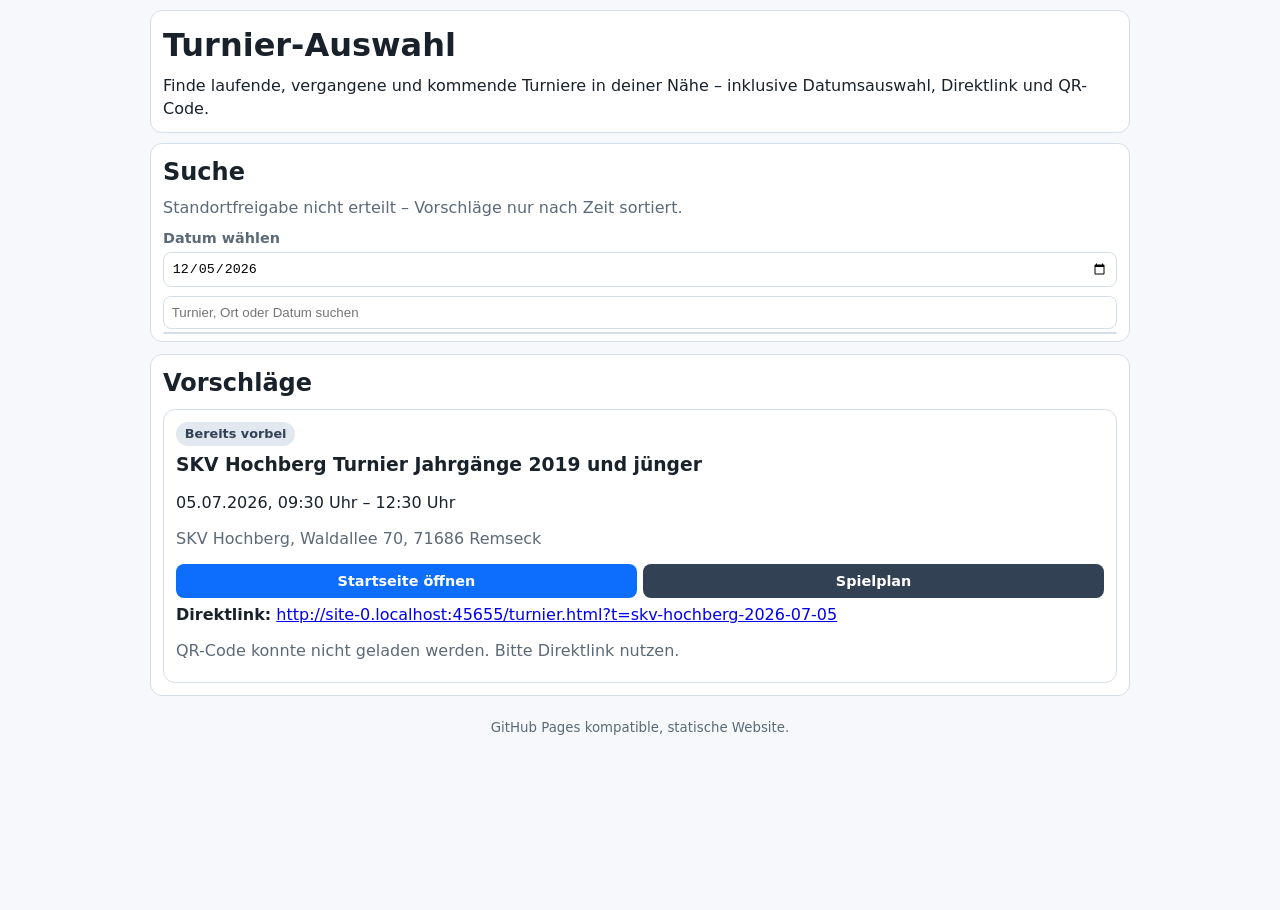
==== index.html @ 27b8c8a0 "bust cached app script" ====
<!doctype html>
<html lang="de">
  <head>
    <meta charset="UTF-8" />
    <meta name="viewport" content="width=device-width, initial-scale=1.0" />
    <title>Turnier-Auswahl | Spieltag-Info</title>
    <link rel="icon" type="image/svg+xml" href="favicon.svg" />
    <link rel="stylesheet" href="styles.css" />
  </head>
  <body>
    <header class="card hero">
      <div class="hero-headline">
        <div>
          <h1>Turnier-Auswahl</h1>
          <p>Finde laufende, vergangene und kommende Turniere in deiner Nähe – inklusive Datumsauswahl, Direktlink und QR-Code.</p>
        </div>
      </div>
    </header>

    <main>
      <section class="card selector-search">
        <h2>Suche</h2>
        <p class="hint" id="locationStatus">Standort wird für Vorschläge genutzt (optional).</p>
        <div class="date-filter">
          <label for="tournamentDate">Datum wählen</label>
          <input id="tournamentDate" type="date" aria-label="Turnierdatum auswählen" />
        </div>
        <div class="autocomplete-wrap">
          <input id="tournamentSearch" type="search" placeholder="Turnier, Ort oder Datum suchen" autocomplete="off" aria-label="Turniersuche" />
          <div id="tournamentSuggestions" class="autocomplete-list" role="listbox" aria-label="Turnier-Vorschläge"></div>
        </div>
      </section>

      <section class="card">
        <h2>Vorschläge</h2>
        <div id="tournamentCards" class="tournament-grid"></div>
      </section>
    </main>

    <footer><small>GitHub Pages kompatible, statische Website.</small></footer>

    <script type="module" src="script.js?v=2026-07-05-2"></script>
  </body>
</html>
---- styles.css ----
:root { --bg:#f6f8fb; --card:#fff; --text:#19212a; --muted:#5c6a78; --primary:#0d6efd; --border:#d6dee8; --accent:#14b8a6; }
*{box-sizing:border-box}
body{margin:0;min-height:100vh;font-family:system-ui,-apple-system,Segoe UI,Roboto,sans-serif;background:var(--bg);background-repeat:no-repeat;background-size:cover;color:var(--text);line-height:1.4}
body.theme-kids-football{--bg:linear-gradient(180deg,#e0f2fe 0%,#f0fdf4 50%,#fef9c3 100%);--text:#1f2937;--muted:#475569;--primary:#16a34a;--border:#86efac;--accent:#f97316}
header,main,footer{width:min(980px,100% - 1rem);margin-inline:auto}
main{display:grid;gap:.8rem;padding-bottom:1.25rem}
.card{background:var(--card);border:1px solid var(--border);border-radius:.75rem;padding:.75rem}
.hero{margin:.6rem auto;position:sticky;top:.25rem;z-index:5}
h1,h2,h3,p{margin:0 0 .5rem}
ul{margin:0;padding-left:1.1rem}
.hint,.meta,small{color:var(--muted)}
.top-nav,.search-grid{display:grid;gap:.45rem;margin:.55rem 0}
.top-nav{grid-template-columns:repeat(6,minmax(0,1fr))}
.search-grid{grid-template-columns:1fr;align-items:start}
input[type='search'],input[type='date'],select{border:1px solid var(--border);border-radius:.5rem;padding:.48rem;width:100%;background:#fff}
.pill-filter{display:flex;gap:.4rem;flex-wrap:wrap}
.pill{border:1px solid var(--border);background:#eef2ff;color:#1e293b;border-radius:999px;padding:.3rem .7rem;font-weight:600}
.pill.is-active{background:var(--primary);color:#fff;border-color:var(--primary)}
.pill-c0{background:#dbeafe;color:#1d4ed8;border-color:#93c5fd}.pill-c0.is-active{background:#1d4ed8;color:#fff;border-color:#1d4ed8}
.pill-c1{background:#dcfce7;color:#15803d;border-color:#86efac}.pill-c1.is-active{background:#15803d;color:#fff;border-color:#15803d}
.pill-c2{background:#ffedd5;color:#c2410c;border-color:#fdba74}.pill-c2.is-active{background:#c2410c;color:#fff;border-color:#c2410c}
.pill-c3{background:#f3e8ff;color:#7e22ce;border-color:#c084fc}.pill-c3.is-active{background:#7e22ce;color:#fff;border-color:#7e22ce}
.pill-c4{background:#fef9c3;color:#854d0e;border-color:#fde047}.pill-c4.is-active{background:#854d0e;color:#fff;border-color:#854d0e}
.pill-c5{background:#fce7f3;color:#9d174d;border-color:#f9a8d4}.pill-c5.is-active{background:#9d174d;color:#fff;border-color:#9d174d}
.autocomplete-wrap{position:relative}
.date-filter{display:grid;gap:.25rem;margin-bottom:.6rem}
.date-filter label{font-size:.9rem;font-weight:600;color:var(--muted)}
.autocomplete-list{position:absolute;z-index:4;left:0;right:0;top:calc(100% + .2rem);background:#fff;border:1px solid var(--border);border-radius:.5rem;display:grid;max-height:220px;overflow:auto}
.autocomplete-item{border:none;background:#fff;text-align:left;padding:.4rem .55rem;cursor:pointer}
.autocomplete-item:hover{background:#f1f5f9}
.button{border:none;border-radius:.5rem;background:var(--primary);color:#fff;padding:.45rem .55rem;font-weight:600;cursor:pointer;text-align:center;text-decoration:none;font-size:.9rem}
.button.secondary{background:#334155}.button.active{outline:2px solid var(--accent);background:#0f172a}
.match-list{display:grid;gap:.5rem;scroll-margin-top:11rem}
.match-card{border:1px solid var(--border);border-radius:.6rem;padding:.6rem;background:#fff}
.match-line{margin:0;font-weight:600;white-space:nowrap;overflow:hidden;text-overflow:ellipsis}
.match-card.is-running{border:2px solid var(--accent);background:#fff7ed}
.match-header{display:flex;justify-content:space-between;gap:.5rem}
#kickoffCountdown{text-align:center;padding:.5rem 0}
.cd-grid{display:inline-flex;align-items:center;gap:.5rem;flex-wrap:wrap;justify-content:center}
.cd-box{display:flex;flex-direction:column;align-items:center;background:var(--primary);color:#fff;border-radius:.75rem;padding:.65rem 1rem;min-width:5rem;box-shadow:0 4px 14px rgba(0,0,0,.18)}
.cd-num{font-size:2.6rem;font-weight:800;line-height:1;font-variant-numeric:tabular-nums;letter-spacing:.02em}
.cd-lbl{font-size:.68rem;font-weight:700;text-transform:uppercase;letter-spacing:.09em;opacity:.85;margin-top:.25rem}
.cd-sep{font-size:2.2rem;font-weight:800;color:var(--primary);line-height:1;padding-bottom:.9rem}
#cdSeconds{display:inline-block;animation:cd-pulse .9s cubic-bezier(.4,0,.2,1) infinite;transform-origin:center}
@keyframes cd-pulse{0%,100%{transform:scale(1);filter:brightness(1)}50%{transform:scale(1.16);filter:brightness(1.2)}}
.cd-done{font-size:1.15rem;font-weight:700;color:var(--primary);margin:0}
@media(max-width:400px){.cd-num{font-size:2rem}.cd-box{min-width:4rem;padding:.5rem .7rem}}
footer{text-align:center;padding:0 0 1.25rem}
.catering-heading{margin:.8rem 0 .3rem;font-size:1rem}
.catering-table{width:100%;border-collapse:collapse;margin-bottom:.6rem}
.catering-table td{padding:.35rem .4rem;border-bottom:1px solid var(--border);vertical-align:middle}
.catering-table tr:last-child td{border-bottom:none}
.catering-icon{width:2rem;text-align:center;font-size:1.1rem}
.catering-price{text-align:right;font-weight:600;white-space:nowrap}
.catering-notes{color:var(--muted);margin-top:.5rem}
.host-logo{width:72px;height:auto;display:block}
.hero-headline{display:flex;align-items:center;gap:.75rem}
.hero-headline p{margin-bottom:0}
.subpage-header{display:flex;align-items:center;gap:.6rem;font-weight:600;color:var(--muted)}
.subpage-header #pageMeta{margin:0}
.field-layout-title{margin-bottom:.35rem}
.field-layout-figure{margin:.75rem 0 0}
.field-layout-image{display:block;width:100%;height:auto;border:1px solid var(--border);border-radius:.75rem;background:#fff}
.selector-search{position:relative;z-index:6}
.tournament-grid{display:grid;gap:.75rem}
.tournament-card{border:1px solid var(--border);border-radius:.75rem;padding:.75rem;background:#fff;display:grid;gap:.35rem}
.tournament-meta{display:flex;justify-content:space-between;gap:.5rem;align-items:center}
.status-badge{display:inline-block;border-radius:999px;padding:.2rem .55rem;font-weight:700;font-size:.8rem}
.status-running{background:#dcfce7;color:#166534}
.status-upcoming{background:#dbeafe;color:#1d4ed8}
.status-past{background:#e2e8f0;color:#334155}
.status-unknown{background:#fef3c7;color:#92400e}
.distance-label{font-size:.82rem;color:var(--muted)}
.tournament-actions{display:grid;grid-template-columns:1fr 1fr;gap:.4rem}
.direct-link{word-break:break-all}
.qr-code{width:120px;height:120px;border:1px solid var(--border);border-radius:.5rem;background:#fff;padding:.2rem}
@media (max-width:700px){
  .top-nav{grid-template-columns:repeat(3,minmax(0,1fr))}
  .search-grid{grid-template-columns:1fr}
  .hero{padding:.55rem}
  .button{font-size:.82rem;padding:.4rem .45rem}
  .hero-headline{align-items:flex-start}
  .tournament-actions{grid-template-columns:1fr}
}
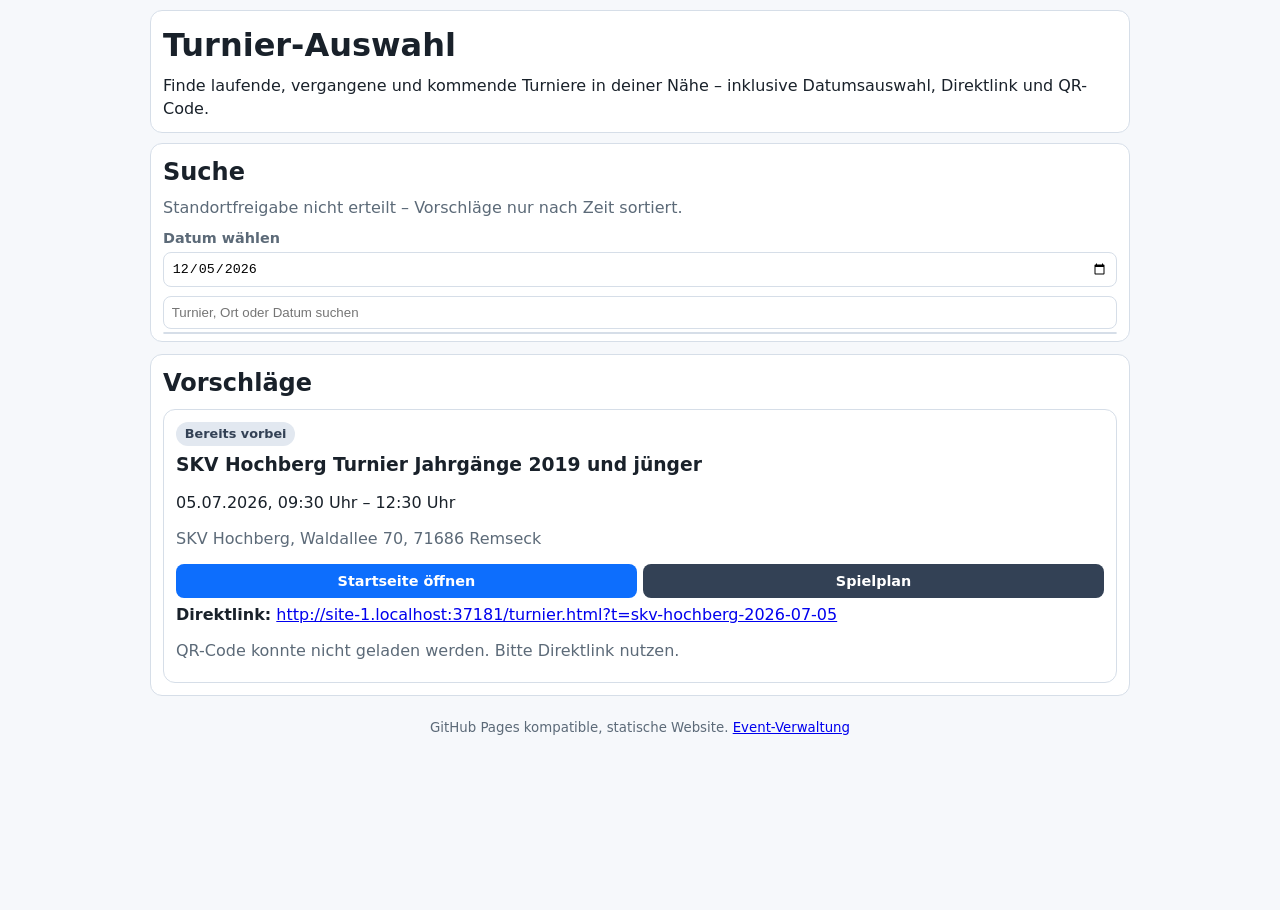
==== commit 446a10dd: "feat: add event administration and separate event data" ====
--- a/index.html
+++ b/index.html
@@ -37,7 +37,7 @@
       </section>
     </main>
 
-    <footer><small>GitHub Pages kompatible, statische Website.</small></footer>
+    <footer><small>GitHub Pages kompatible, statische Website. <a href="admin.html">Event-Verwaltung</a></small></footer>
 
     <script type="module" src="script.js?v=2026-07-05-2"></script>
   </body>
--- a/styles.css
+++ b/styles.css
@@ -13,6 +13,7 @@
 .top-nav{grid-template-columns:repeat(6,minmax(0,1fr))}
 .search-grid{grid-template-columns:1fr;align-items:start}
 input[type='search'],input[type='date'],select{border:1px solid var(--border);border-radius:.5rem;padding:.48rem;width:100%;background:#fff}
+input[type='password'],textarea{border:1px solid var(--border);border-radius:.5rem;padding:.48rem;width:100%;background:#fff;font:inherit}
 .pill-filter{display:flex;gap:.4rem;flex-wrap:wrap}
 .pill{border:1px solid var(--border);background:#eef2ff;color:#1e293b;border-radius:999px;padding:.3rem .7rem;font-weight:600}
 .pill.is-active{background:var(--primary);color:#fff;border-color:var(--primary)}
@@ -82,3 +83,4 @@
   .hero-headline{align-items:flex-start}
   .tournament-actions{grid-template-columns:1fr}
 }
+.admin-page{--primary:#4338ca}.admin-login{max-width:440px;margin:auto}.admin-login form{display:grid;gap:.55rem}.admin-toolbar,.admin-actions,.form-heading{display:flex;gap:.5rem;align-items:center;justify-content:space-between;flex-wrap:wrap}.admin-layout{display:grid;grid-template-columns:minmax(220px,.7fr) minmax(0,2fr);gap:.8rem;margin-top:.8rem}.event-list{display:grid;gap:.35rem}.event-list-item{border:1px solid var(--border);background:#fff;border-radius:.5rem;padding:.55rem;text-align:left;cursor:pointer;display:grid;gap:.15rem}.event-list-item.is-selected{border-color:var(--primary);box-shadow:0 0 0 1px var(--primary)}.event-list-item small{color:var(--muted)}#eventForm{display:grid;gap:.55rem}#eventJson{min-height:520px;font-family:ui-monospace,SFMono-Regular,Consolas,monospace;font-size:.82rem;line-height:1.45;resize:vertical}.file-button{position:relative;overflow:hidden}.file-button input{position:absolute;inset:0;opacity:0;cursor:pointer}.danger{background:#b91c1c}.form-message{min-height:1.4em;color:#166534}.form-message.is-error{color:#b91c1c}.admin-help{margin-top:.8rem}.admin-help ol{padding-left:1.25rem;margin:0 0 .5rem}@media(max-width:700px){.admin-layout{grid-template-columns:1fr}#eventJson{min-height:360px}}
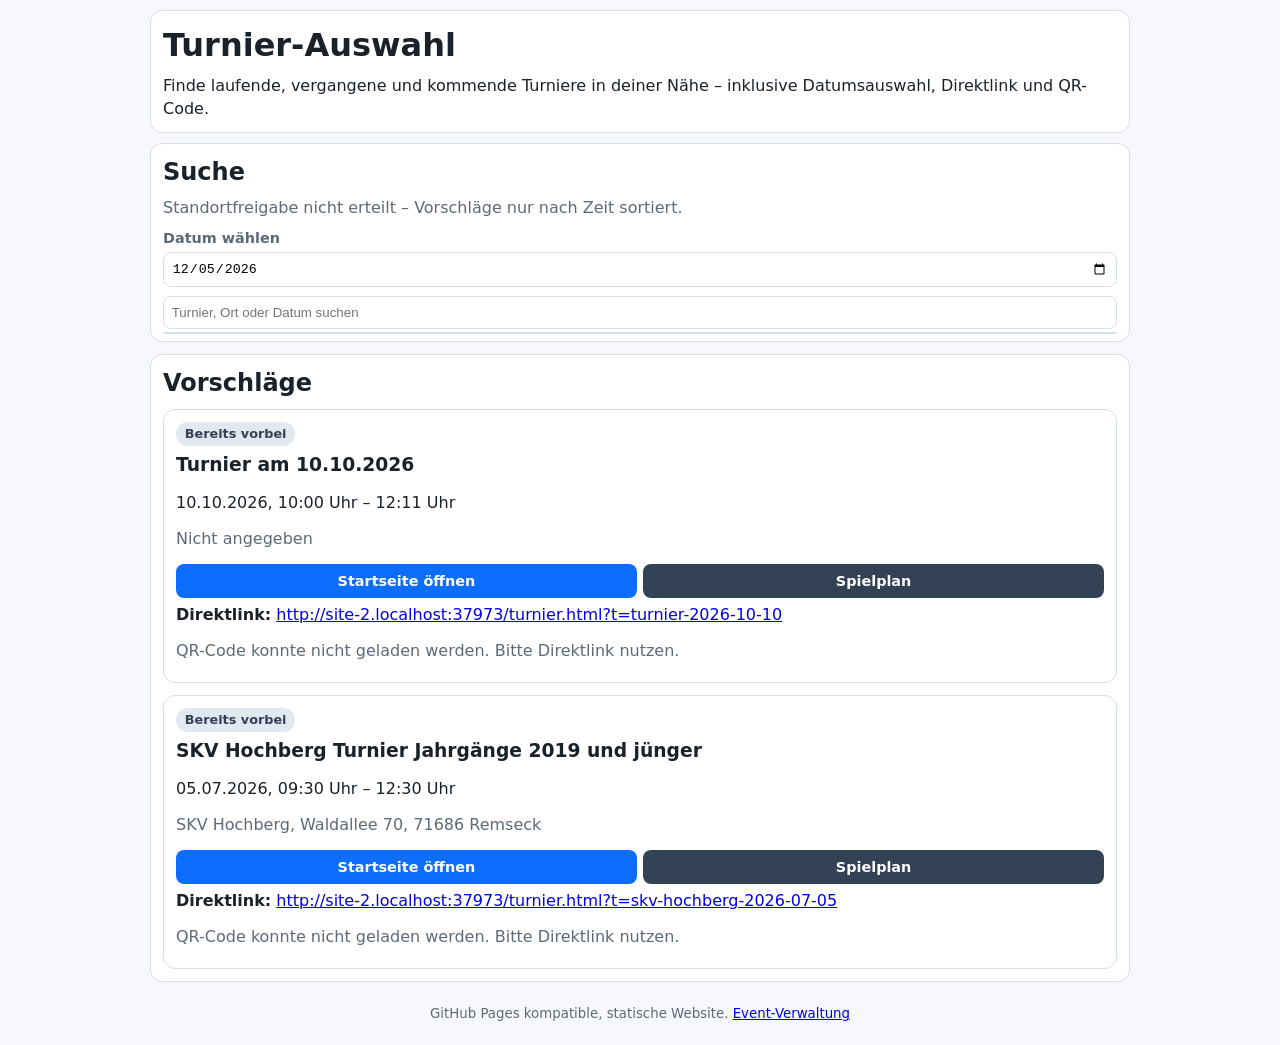
==== commit 21d8397d: "fix: sort tournament matches by time only" ====
--- a/index.html
+++ b/index.html
@@ -39,6 +39,6 @@
 
     <footer><small>GitHub Pages kompatible, statische Website. <a href="admin.html">Event-Verwaltung</a></small></footer>
 
-    <script type="module" src="script.js?v=2026-07-05-2"></script>
+    <script type="module" src="script.js?v=2026-10-10-1"></script>
   </body>
 </html>
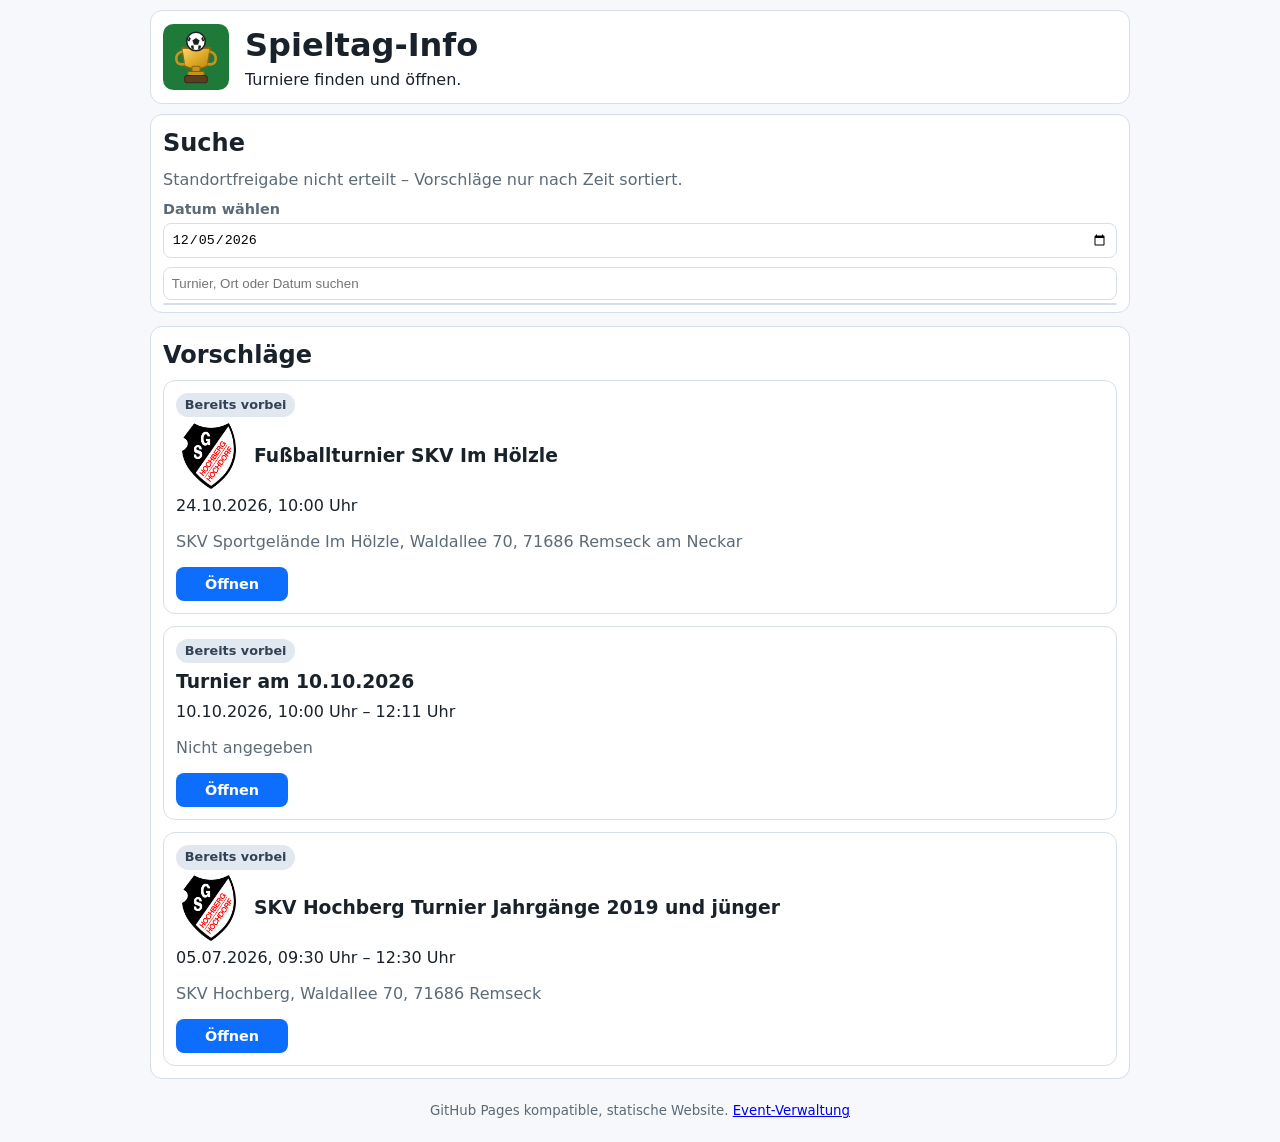
==== commit 8876ab1c: "feat: simplify tournament selector and group filters; move QR into tournament hero" ====
--- a/index.html
+++ b/index.html
@@ -5,14 +5,15 @@
     <meta name="viewport" content="width=device-width, initial-scale=1.0" />
     <title>Turnier-Auswahl | Spieltag-Info</title>
     <link rel="icon" type="image/svg+xml" href="favicon.svg" />
-    <link rel="stylesheet" href="styles.css" />
+    <link rel="stylesheet" href="styles.css?v=2026-10-22-ui8" />
   </head>
   <body>
     <header class="card hero">
-      <div class="hero-headline">
+      <div class="hero-headline site-brand">
+        <img class="site-logo" src="favicon.svg" alt="Spieltag-Info Logo" />
         <div>
-          <h1>Turnier-Auswahl</h1>
-          <p>Finde laufende, vergangene und kommende Turniere in deiner Nähe – inklusive Datumsauswahl, Direktlink und QR-Code.</p>
+          <h1>Spieltag-Info</h1>
+          <p>Turniere finden und öffnen.</p>
         </div>
       </div>
     </header>
@@ -39,6 +40,6 @@
 
     <footer><small>GitHub Pages kompatible, statische Website. <a href="admin.html">Event-Verwaltung</a></small></footer>
 
-    <script type="module" src="script.js?v=2026-10-10-1"></script>
+    <script type="module" src="script.js?v=2026-10-22-ui8"></script>
   </body>
 </html>
--- a/styles.css
+++ b/styles.css
@@ -3,7 +3,9 @@
 body{margin:0;min-height:100vh;font-family:system-ui,-apple-system,Segoe UI,Roboto,sans-serif;background:var(--bg);background-repeat:no-repeat;background-size:cover;color:var(--text);line-height:1.4}
 body.theme-kids-football{--bg:linear-gradient(180deg,#e0f2fe 0%,#f0fdf4 50%,#fef9c3 100%);--text:#1f2937;--muted:#475569;--primary:#16a34a;--border:#86efac;--accent:#f97316}
 header,main,footer{width:min(980px,100% - 1rem);margin-inline:auto}
-main{display:grid;gap:.8rem;padding-bottom:1.25rem}
+/* Give the schedule and its navigation the same wider container. */
+.schedule-page header,.schedule-page main,.schedule-page footer{width:min(1200px,calc(100% - .5rem))}
+main{display:grid;grid-template-columns:minmax(0,1fr);gap:.8rem;padding-bottom:1.25rem}
 .card{background:var(--card);border:1px solid var(--border);border-radius:.75rem;padding:.75rem}
 .hero{margin:.6rem auto;position:sticky;top:.25rem;z-index:5}
 h1,h2,h3,p{margin:0 0 .5rem}
@@ -31,9 +33,13 @@
 .autocomplete-item:hover{background:#f1f5f9}
 .button{border:none;border-radius:.5rem;background:var(--primary);color:#fff;padding:.45rem .55rem;font-weight:600;cursor:pointer;text-align:center;text-decoration:none;font-size:.9rem}
 .button.secondary{background:#334155}.button.active{outline:2px solid var(--accent);background:#0f172a}
-.match-list{display:grid;gap:.5rem;scroll-margin-top:11rem}
-.match-card{border:1px solid var(--border);border-radius:.6rem;padding:.6rem;background:#fff}
-.match-line{margin:0;font-weight:600;white-space:nowrap;overflow:hidden;text-overflow:ellipsis}
+.match-list{display:grid;grid-template-columns:minmax(0,1fr);gap:.5rem;min-width:0;scroll-margin-top:11rem}
+.match-card{border:1px solid var(--border);border-radius:.6rem;padding:.6rem;background:#fff;min-width:0}
+.match-line{margin:0;font-weight:600;display:flex;align-items:baseline;gap:.22rem;min-width:0;max-width:100%;white-space:nowrap;overflow:hidden}
+.match-team{display:inline-flex;align-items:baseline;min-width:0;flex:0 1 auto;overflow:hidden}
+.match-team-name{min-width:0;overflow:hidden;text-overflow:ellipsis;white-space:nowrap}
+.match-team-number{flex:none;white-space:nowrap;margin-left:.2rem}
+.match-separator{flex:none}
 .match-card.is-running{border:2px solid var(--accent);background:#fff7ed}
 .match-header{display:flex;justify-content:space-between;gap:.5rem}
 #kickoffCountdown{text-align:center;padding:.5rem 0}
@@ -84,3 +90,82 @@
   .tournament-actions{grid-template-columns:1fr}
 }
 .admin-page{--primary:#4338ca}.admin-login{max-width:440px;margin:auto}.admin-login form{display:grid;gap:.55rem}.admin-toolbar,.admin-actions,.form-heading{display:flex;gap:.5rem;align-items:center;justify-content:space-between;flex-wrap:wrap}.admin-layout{display:grid;grid-template-columns:minmax(220px,.7fr) minmax(0,2fr);gap:.8rem;margin-top:.8rem}.event-list{display:grid;gap:.35rem}.event-list-item{border:1px solid var(--border);background:#fff;border-radius:.5rem;padding:.55rem;text-align:left;cursor:pointer;display:grid;gap:.15rem}.event-list-item.is-selected{border-color:var(--primary);box-shadow:0 0 0 1px var(--primary)}.event-list-item small{color:var(--muted)}#eventForm{display:grid;gap:.55rem}#eventJson{min-height:520px;font-family:ui-monospace,SFMono-Regular,Consolas,monospace;font-size:.82rem;line-height:1.45;resize:vertical}.file-button{position:relative;overflow:hidden}.file-button input{position:absolute;inset:0;opacity:0;cursor:pointer}.danger{background:#b91c1c}.form-message{min-height:1.4em;color:#166534}.form-message.is-error{color:#b91c1c}.admin-help{margin-top:.8rem}.admin-help ol{padding-left:1.25rem;margin:0 0 .5rem}@media(max-width:700px){.admin-layout{grid-template-columns:1fr}#eventJson{min-height:360px}}
+
+/* Prevent mobile grid content from exceeding the shared header/main width. */
+main > .card{min-width:0}
+.schedule-card{min-width:0;max-width:100%}
+
+/* Use the available width on small screens without horizontal overflow. */
+@media(max-width:700px){
+  .schedule-page .hero,.schedule-page .schedule-card{padding:.55rem}
+  .schedule-page .match-card{padding:.5rem}
+}
+
+/* Stable-height page flow: only a floating mini toolbar becomes sticky. */
+.has-mini-hero .hero{position:relative;top:auto}
+.mini-hero{
+  position:fixed;z-index:12;
+  top:max(.25rem,env(safe-area-inset-top));left:50%;
+  width:min(980px,calc(100% - 1rem));
+  padding:.4rem .5rem;
+  background:var(--card);border:1px solid var(--border);border-radius:.75rem;
+  box-shadow:0 5px 18px rgba(15,23,42,.16);
+  opacity:0;visibility:hidden;pointer-events:none;
+  transform:translate(-50%,-12px);
+  transition:opacity .28s ease,transform .32s cubic-bezier(.2,.8,.2,1),visibility .28s;
+}
+.schedule-page .mini-hero{width:min(1200px,calc(100% - .5rem))}
+.mini-hero.is-visible{opacity:1;visibility:visible;pointer-events:auto;transform:translate(-50%,0)}
+.mini-hero-row{display:flex;align-items:center;gap:.55rem;min-width:0;min-height:36px}
+.mini-hero-page{flex:none;white-space:nowrap;font-size:.96rem}
+.mini-hero-filter{flex:1;min-width:0;overflow:hidden;text-overflow:ellipsis;white-space:nowrap;color:var(--muted);font-size:.82rem}
+.mini-hero-actions{display:flex;gap:.35rem;flex:none;margin-left:auto}
+.mini-hero-actions button{
+  border:1px solid var(--border);border-radius:.45rem;
+  background:#f1f5f9;color:#1f2937;min-height:38px;
+  padding:.3rem .55rem;font:inherit;font-size:.84rem;font-weight:600;cursor:pointer;
+}
+.mini-hero-top{background:#334155!important;color:#fff!important;border-color:#334155!important}
+.mini-hero-actions button:focus-visible{
+  outline:2px solid var(--primary);outline-offset:2px
+}
+.schedule-page .search-grid{scroll-margin-top:5rem}
+@media(max-width:700px){
+  /* Avoid Safari focus zoom, without disabling user zoom gestures. */
+  input[type='search']{font-size:16px}
+  .mini-hero{padding:.3rem .4rem}
+  .mini-hero-row{gap:.4rem}
+  .mini-hero-page{font-size:.9rem}
+  .mini-hero-filter{font-size:.75rem}
+  .mini-hero-actions{gap:.25rem}
+  .mini-hero-actions button{font-size:.78rem;padding:.3rem .45rem;min-height:40px}
+}
+@media(prefers-reduced-motion:reduce){
+  .mini-hero{transition:none}
+}
+
+/* Responsive selector and branded cards. */
+.site-brand{gap:1rem}
+.site-logo{width:66px;height:66px;object-fit:contain;flex:none}
+.site-brand h1{margin-bottom:.1rem}
+.selector-search,.selector-search .date-filter,.selector-search .autocomplete-wrap{min-width:0;max-width:100%}
+.selector-search input[type='date']{display:block;width:100%;max-width:100%;min-width:0;box-sizing:border-box}
+.tournament-heading{display:flex;align-items:center;gap:.75rem;min-width:0}
+.tournament-heading h3{margin:0;min-width:0}
+.tournament-host-logo{width:66px;height:66px;max-width:66px;flex:none;object-fit:contain;border-radius:.5rem}
+.tournament-host-logo[hidden]{display:none}
+.tournament-actions{display:flex;justify-content:flex-start}
+.tournament-actions .button{min-width:7rem}
+/* One event-specific QR code in the detail hero, not on the selector cards. */
+.tournament-hero .subpage-header{min-height:76px;padding-right:88px;min-width:0}
+.tournament-hero .subpage-header #pageMeta{min-width:0;overflow-wrap:anywhere}
+.hero-qr{position:absolute;top:.55rem;right:.7rem;width:76px;height:76px;object-fit:contain;padding:3px;border:1px solid var(--border);border-radius:.45rem;background:#fff}
+.hero-qr[hidden]{display:none}
+@media(max-width:700px){
+  .selector-search input[type='date']{font-size:16px}
+  .site-logo{width:52px;height:52px}
+  .site-brand{align-items:center;gap:.7rem}
+  .tournament-hero .subpage-header{min-height:65px;padding-right:71px}
+  .hero-qr{top:.45rem;right:.45rem;width:62px;height:62px}
+  .tournament-host-logo{width:56px;height:56px;max-width:56px}
+}
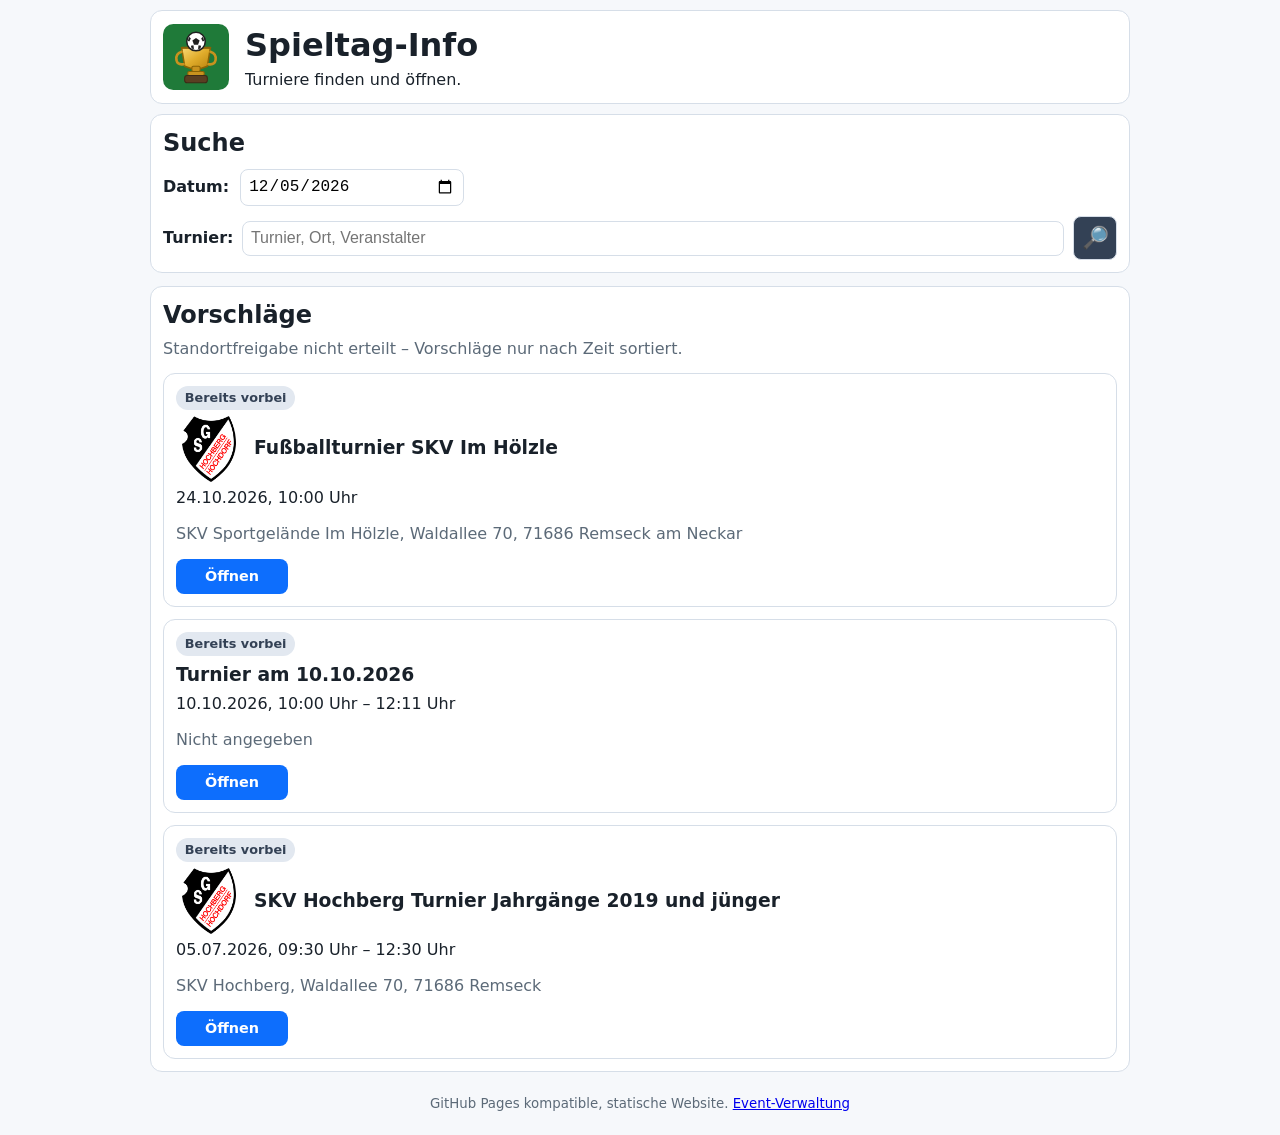
==== commit c06506c7: "fix: constrain iPhone date input and add submitted tournament search" ====
--- a/index.html
+++ b/index.html
@@ -5,7 +5,7 @@
     <meta name="viewport" content="width=device-width, initial-scale=1.0" />
     <title>Turnier-Auswahl | Spieltag-Info</title>
     <link rel="icon" type="image/svg+xml" href="favicon.svg" />
-    <link rel="stylesheet" href="styles.css?v=2026-10-22-ui8" />
+    <link rel="stylesheet" href="styles.css?v=2026-10-22-search9" />
   </head>
   <body>
     <header class="card hero">
@@ -21,25 +21,26 @@
     <main>
       <section class="card selector-search">
         <h2>Suche</h2>
-        <p class="hint" id="locationStatus">Standort wird für Vorschläge genutzt (optional).</p>
         <div class="date-filter">
-          <label for="tournamentDate">Datum wählen</label>
+          <label for="tournamentDate">Datum:</label>
           <input id="tournamentDate" type="date" aria-label="Turnierdatum auswählen" />
         </div>
-        <div class="autocomplete-wrap">
-          <input id="tournamentSearch" type="search" placeholder="Turnier, Ort oder Datum suchen" autocomplete="off" aria-label="Turniersuche" />
-          <div id="tournamentSuggestions" class="autocomplete-list" role="listbox" aria-label="Turnier-Vorschläge"></div>
-        </div>
+        <form id="tournamentSearchForm" class="tournament-search-row" role="search">
+          <label for="tournamentSearch">Turnier:</label>
+          <input id="tournamentSearch" type="search" placeholder="Turnier, Ort, Veranstalter" autocomplete="off" />
+          <button type="submit" class="tournament-search-button" aria-label="Turniere suchen" title="Turniere suchen">🔎</button>
+        </form>
       </section>
 
       <section class="card">
-        <h2>Vorschläge</h2>
+        <h2 id="tournamentResultsHeading">Vorschläge</h2>
+        <p class="hint" id="locationStatus">Standort wird für Vorschläge genutzt (optional).</p>
         <div id="tournamentCards" class="tournament-grid"></div>
       </section>
     </main>
 
     <footer><small>GitHub Pages kompatible, statische Website. <a href="admin.html">Event-Verwaltung</a></small></footer>
 
-    <script type="module" src="script.js?v=2026-10-22-ui8"></script>
+    <script type="module" src="script.js?v=2026-10-22-search9"></script>
   </body>
 </html>
--- a/styles.css
+++ b/styles.css
@@ -169,3 +169,35 @@
   .hero-qr{top:.45rem;right:.45rem;width:62px;height:62px}
   .tournament-host-logo{width:56px;height:56px;max-width:56px}
 }
+
+/* Compact native iOS date control and a real, submit-driven tournament search. */
+.selector-search{min-width:0}
+.selector-search .date-filter{
+  display:flex;align-items:center;justify-content:flex-start;gap:.65rem;
+  min-width:0;max-width:100%;margin-bottom:.65rem;flex-wrap:nowrap
+}
+.selector-search .date-filter label,.tournament-search-row label{
+  font-size:1rem;font-weight:700;color:var(--text);white-space:nowrap;flex:none
+}
+.selector-search .date-filter input[type='date']{
+  display:block;flex:0 1 14rem;width:14rem;max-width:calc(100% - 5rem);
+  min-width:0;box-sizing:border-box;font-size:16px;
+}
+.tournament-search-row{
+  display:grid;grid-template-columns:auto minmax(0,1fr) auto;
+  align-items:center;gap:.55rem;min-width:0;max-width:100%;margin:0
+}
+.tournament-search-row input[type='search']{
+  width:100%;min-width:0;max-width:100%;font-size:16px
+}
+.tournament-search-button{
+  border:1px solid var(--border);border-radius:.5rem;
+  background:#334155;color:#fff;min-width:44px;min-height:44px;
+  padding:.3rem;display:grid;place-items:center;font-size:1.35rem;cursor:pointer
+}
+.tournament-search-button:focus-visible{outline:2px solid var(--primary);outline-offset:2px}
+#locationStatus{margin:-.2rem 0 .8rem}
+@media(max-width:360px){
+  .selector-search .date-filter input[type='date']{flex-basis:12rem;width:12rem}
+  .tournament-search-row{gap:.35rem}
+}
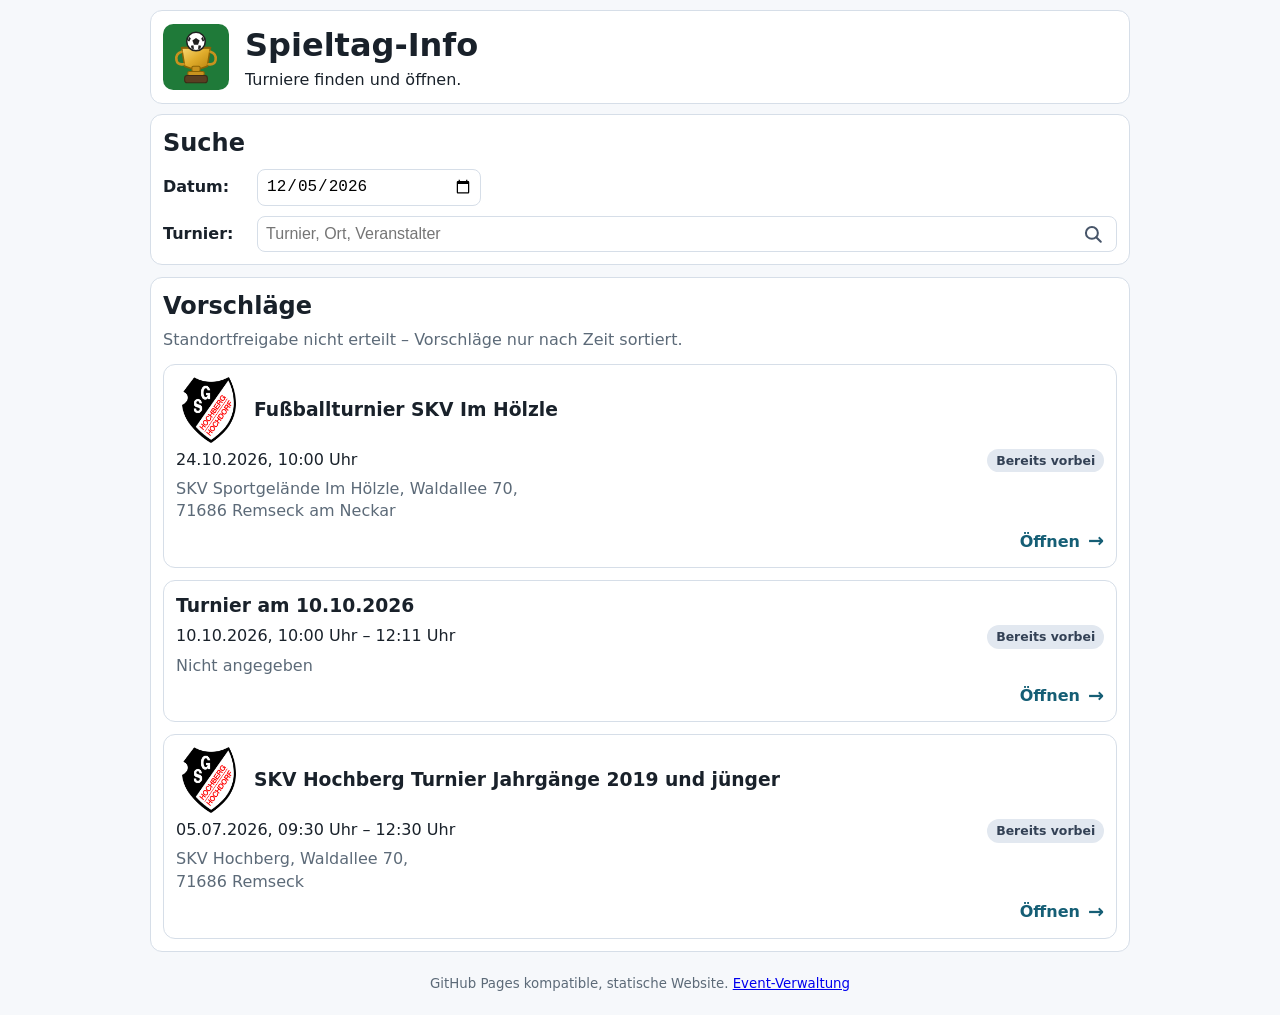
==== commit 4ef38185: "feat: compact tournament cards, adaptive countdown, shareable QR modal, and mobile search fixes" ====
--- a/index.html
+++ b/index.html
@@ -5,7 +5,7 @@
     <meta name="viewport" content="width=device-width, initial-scale=1.0" />
     <title>Turnier-Auswahl | Spieltag-Info</title>
     <link rel="icon" type="image/svg+xml" href="favicon.svg" />
-    <link rel="stylesheet" href="styles.css?v=2026-10-22-search9" />
+    <link rel="stylesheet" href="styles.css?v=2026-10-22-cards11" />
   </head>
   <body>
     <header class="card hero">
@@ -27,8 +27,14 @@
         </div>
         <form id="tournamentSearchForm" class="tournament-search-row" role="search">
           <label for="tournamentSearch">Turnier:</label>
-          <input id="tournamentSearch" type="search" placeholder="Turnier, Ort, Veranstalter" autocomplete="off" />
-          <button type="submit" class="tournament-search-button" aria-label="Turniere suchen" title="Turniere suchen">🔎</button>
+          <div class="tournament-search-input-wrap">
+            <input id="tournamentSearch" type="search" placeholder="Turnier, Ort, Veranstalter" autocomplete="off" />
+            <button type="submit" class="tournament-search-button" aria-label="Turniere suchen" title="Turniere suchen">
+              <svg viewBox="0 0 24 24" width="22" height="22" fill="none" stroke="currentColor" stroke-width="2.2" stroke-linecap="round" aria-hidden="true" focusable="false">
+                <circle cx="10.8" cy="10.8" r="6.5" /><path d="m15.5 15.5 5 5" />
+              </svg>
+            </button>
+          </div>
         </form>
       </section>
 
@@ -41,6 +47,6 @@
 
     <footer><small>GitHub Pages kompatible, statische Website. <a href="admin.html">Event-Verwaltung</a></small></footer>
 
-    <script type="module" src="script.js?v=2026-10-22-search9"></script>
+    <script type="module" src="script.js?v=2026-10-22-cards11"></script>
   </body>
 </html>
--- a/styles.css
+++ b/styles.css
@@ -201,3 +201,71 @@
   .selector-search .date-filter input[type='date']{flex-basis:12rem;width:12rem}
   .tournament-search-row{gap:.35rem}
 }
+
+/* Keep submitted results visible below the sticky selector header. */
+#tournamentResultsHeading{scroll-margin-top:9rem}
+
+/* Card layout: all clickable, date/status and final address line/route as aligned pairs. */
+.tournament-card-link{color:inherit;text-decoration:none;cursor:pointer;transition:border-color .18s ease,transform .18s ease,box-shadow .18s ease}
+.tournament-card-link:hover,.tournament-card-link:focus-visible{border-color:var(--primary);box-shadow:0 4px 18px rgba(13,110,253,.12);transform:translateY(-1px)}
+.tournament-card-link:focus-visible{outline:3px solid var(--primary);outline-offset:3px}
+.tournament-when{display:flex;align-items:baseline;gap:.55rem;justify-content:space-between;flex-wrap:wrap}
+.tournament-when .status-badge{margin-left:auto;white-space:nowrap;flex:none;font-size:.78rem}
+.tournament-address{min-width:0;color:var(--muted)}
+.tournament-address-prefix{display:block}
+.tournament-address-last{display:flex;align-items:baseline;gap:.6rem;justify-content:space-between;flex-wrap:wrap;min-width:0}
+.tournament-address-last>span:first-child{min-width:0;overflow-wrap:anywhere}
+.distance-badge{display:inline-flex;align-items:center;white-space:nowrap;background:#f1f5f9;color:#334155;border:1px solid #cbd5e1;border-radius:999px;padding:.16rem .55rem;font-size:.78rem;font-weight:700;margin-left:auto}
+.tournament-open-cue{justify-self:end;display:inline-flex;align-items:center;gap:.5rem;color:#155e75;font-weight:700}
+.tournament-open-cue span{font-size:1.2rem;transition:transform .18s ease}
+.tournament-card-link:hover .tournament-open-cue span{transform:translateX(3px)}
+
+/* The magnifier lives inside the search input, using a monochrome vector icon. */
+.selector-search .date-filter,.selector-search .tournament-search-row{
+  display:grid;grid-template-columns:5.35rem minmax(0,1fr);gap:.55rem;
+  align-items:center;min-width:0;max-width:100%
+}
+.selector-search .date-filter input[type='date']{
+  width:min(14rem,100%);max-width:100%;min-width:0;flex:none
+}
+.tournament-search-input-wrap{position:relative;min-width:0;width:100%}
+.tournament-search-input-wrap input[type='search']{width:100%;min-width:0;max-width:100%;padding-right:3.25rem;font-size:16px}
+.tournament-search-input-wrap .tournament-search-button{
+  position:absolute;right:.25rem;top:50%;transform:translateY(-50%);
+  width:40px;min-width:40px;height:38px;min-height:38px;
+  background:transparent;color:#475569;border:0;border-radius:.35rem;padding:0
+}
+.tournament-search-input-wrap .tournament-search-button:hover{background:#e2e8f0;color:#0f172a}
+.tournament-search-button svg{display:block}
+
+/* Hero is always above the search card as the page scrolls past it. */
+header.hero{z-index:30}
+.selector-search{z-index:1}
+
+/* A native modal puts the QR on its own top layer, even on iOS Safari. */
+.hero-qr-trigger{position:absolute;top:.55rem;right:.7rem;width:76px;height:76px;display:grid;place-items:center;border:0;background:none;padding:0;cursor:zoom-in}
+.hero-qr-trigger[hidden]{display:none}
+.hero-qr-trigger .hero-qr{position:static;display:block;width:100%;height:100%;object-fit:contain}
+.hero-qr-trigger:focus-visible{outline:3px solid var(--primary);outline-offset:3px;border-radius:.5rem}
+.qr-share-dialog{position:fixed;inset:0;margin:0;width:100vw;height:100dvh;max-width:none;max-height:none;
+  border:0;background:#f8fafc;color:#19212a;padding:clamp(1rem,4vw,2rem);overflow:auto}
+.qr-share-dialog::backdrop{background:rgba(15,23,42,.78)}
+.qr-share-content{position:relative;min-height:100%;display:flex;flex-direction:column;justify-content:center;
+  align-items:center;gap:1rem;text-align:center}
+.qr-share-content h2,.qr-share-content p{margin:0}
+.qr-share-close{position:absolute;right:0;top:0;border:0;background:#e2e8f0;border-radius:50%;
+  width:44px;height:44px;font-size:2rem;color:#0f172a;cursor:pointer}
+.qr-share-image{display:block;width:min(86vw,460px,54dvh);height:auto;aspect-ratio:1;object-fit:contain;
+  padding:.5rem;border:1px solid #cbd5e1;border-radius:.75rem;background:#fff}
+.qr-whatsapp-link{display:inline-flex;justify-content:center;align-items:center;text-decoration:none;
+  background:#166534;color:#fff;border-radius:.6rem;font-size:1rem;font-weight:700;padding:.75rem 1.4rem;min-height:44px}
+.top-nav a.back-link{background:#e0f2fe;color:#075985;border:1px solid #7dd3fc}
+.top-nav a.back-link:hover,.top-nav a.back-link:focus-visible{background:#bae6fd}
+@media(max-width:700px){
+  .hero-qr-trigger{top:.45rem;right:.45rem;width:62px;height:62px}
+  .selector-search .date-filter,.selector-search .tournament-search-row{grid-template-columns:4.9rem minmax(0,1fr);gap:.4rem}
+  .tournament-when .status-badge{font-size:.74rem}
+}
+@media(prefers-reduced-motion:reduce){
+  .tournament-card-link,.tournament-open-cue span{transition:none}
+}
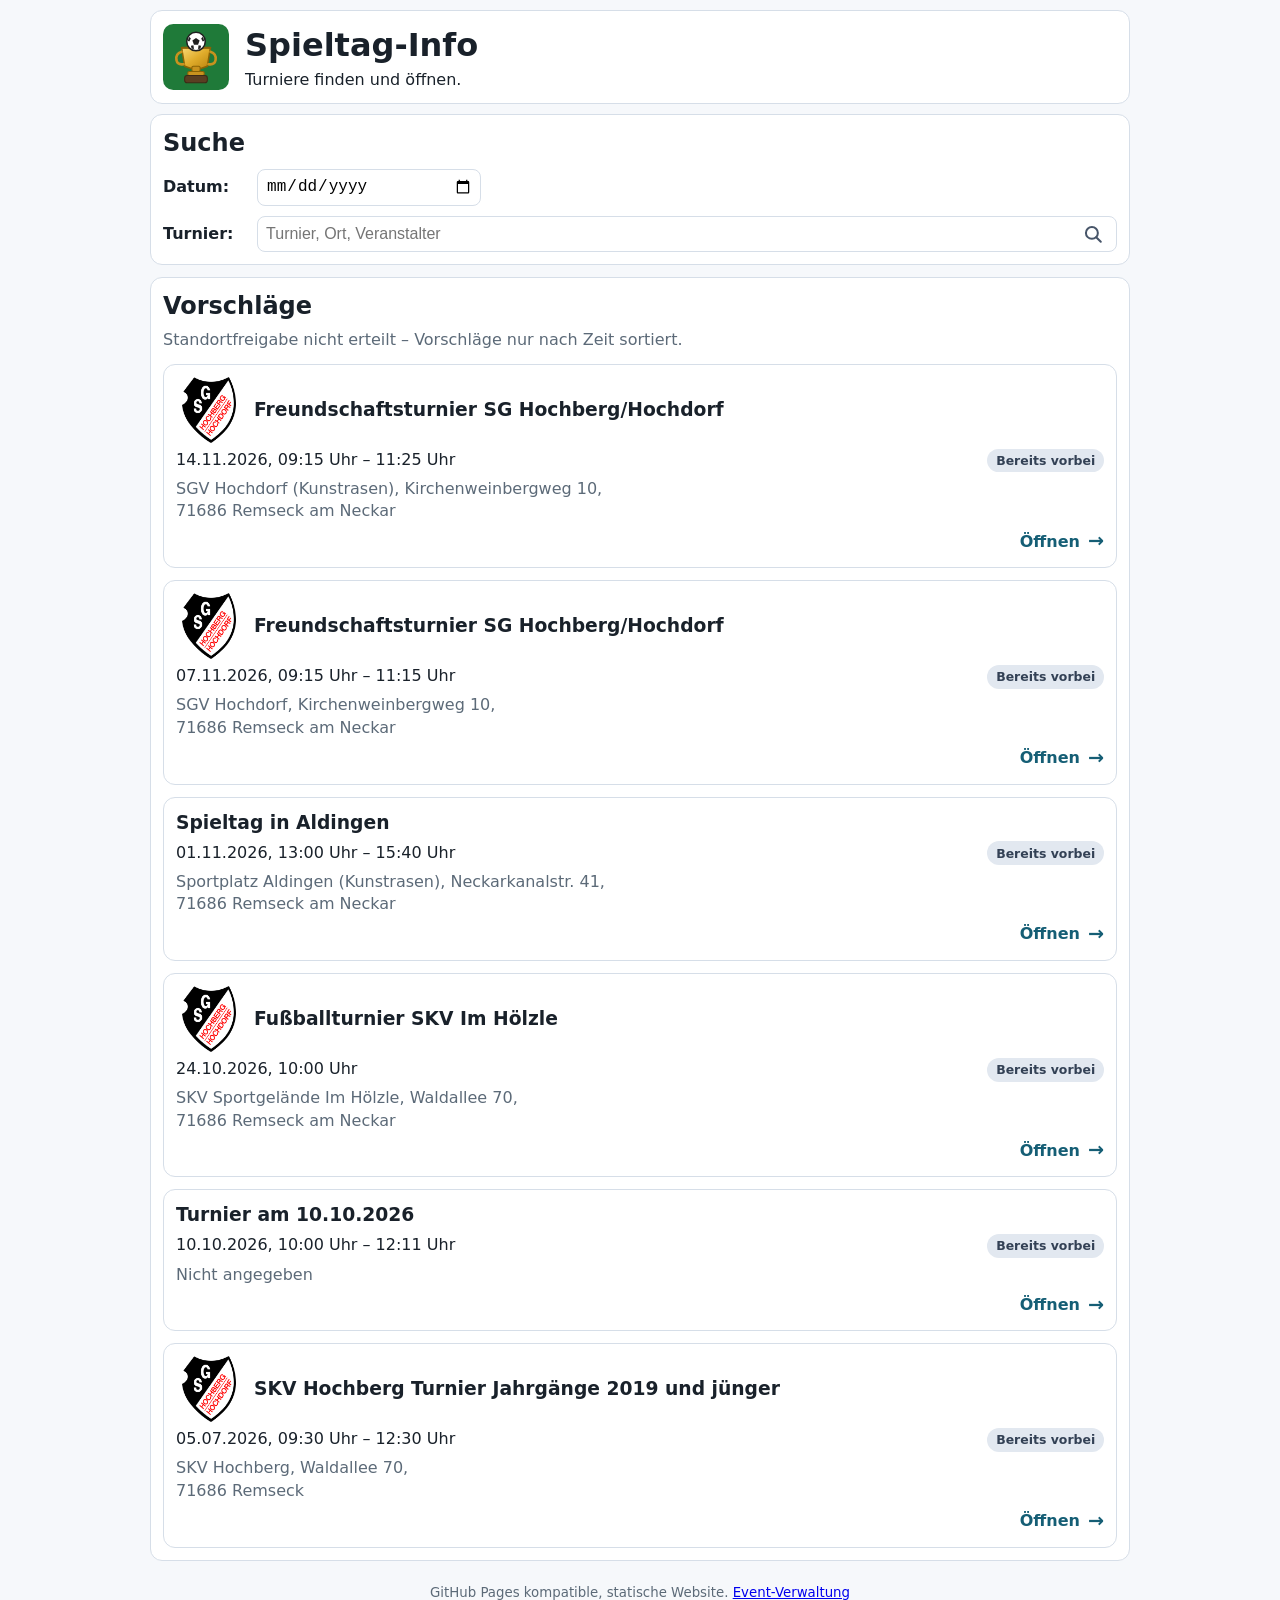
==== commit 76eecbfe: "Refresh shared tournament UI script on index.html" ====
--- a/index.html
+++ b/index.html
@@ -47,6 +47,6 @@
 
     <footer><small>GitHub Pages kompatible, statische Website. <a href="admin.html">Event-Verwaltung</a></small></footer>
 
-    <script type="module" src="script.js?v=2026-10-22-cards11"></script>
+    <script type="module" src="script.js?v=2026-11-04-nov14"></script>
   </body>
 </html>
--- a/styles.css
+++ b/styles.css
@@ -26,6 +26,11 @@
 .pill-c4{background:#fef9c3;color:#854d0e;border-color:#fde047}.pill-c4.is-active{background:#854d0e;color:#fff;border-color:#854d0e}
 .pill-c5{background:#fce7f3;color:#9d174d;border-color:#f9a8d4}.pill-c5.is-active{background:#9d174d;color:#fff;border-color:#9d174d}
 .autocomplete-wrap{position:relative}
+.schedule-page .autocomplete-wrap input[type='search']{padding-right:2.85rem}
+.schedule-page .autocomplete-wrap input[type='search']::-webkit-search-cancel-button{-webkit-appearance:none;appearance:none;display:none}
+.schedule-search-clear{position:absolute;right:.25rem;top:50%;transform:translateY(-50%);height:2.1rem;min-width:2.1rem;border:0;border-radius:50%;background:#e2e8f0;color:#334155;font-size:1.35rem;line-height:1;cursor:pointer;display:flex;align-items:center;justify-content:center}
+.schedule-search-clear[hidden]{display:none}
+.schedule-search-clear:focus-visible{outline:2px solid var(--primary);outline-offset:2px}
 .date-filter{display:grid;gap:.25rem;margin-bottom:.6rem}
 .date-filter label{font-size:.9rem;font-weight:600;color:var(--muted)}
 .autocomplete-list{position:absolute;z-index:4;left:0;right:0;top:calc(100% + .2rem);background:#fff;border:1px solid var(--border);border-radius:.5rem;display:grid;max-height:220px;overflow:auto}
@@ -41,7 +46,10 @@
 .match-team-number{flex:none;white-space:nowrap;margin-left:.2rem}
 .match-separator{flex:none}
 .match-card.is-running{border:2px solid var(--accent);background:#fff7ed}
-.match-header{display:flex;justify-content:space-between;gap:.5rem}
+.match-header{display:flex;align-items:center;gap:.4rem;margin-bottom:.2rem;min-width:0;font-size:.85rem}
+.match-time{flex:none;white-space:nowrap;font-variant-numeric:tabular-nums}
+.match-meta{flex:1;min-width:0;overflow:hidden;text-overflow:ellipsis;white-space:nowrap;color:var(--muted)}
+.match-header .field-pill{flex:none;white-space:nowrap;padding:.12rem .45rem}
 #kickoffCountdown{text-align:center;padding:.5rem 0}
 .cd-grid{display:inline-flex;align-items:center;gap:.5rem;flex-wrap:wrap;justify-content:center}
 .cd-box{display:flex;flex-direction:column;align-items:center;background:var(--primary);color:#fff;border-radius:.75rem;padding:.65rem 1rem;min-width:5rem;box-shadow:0 4px 14px rgba(0,0,0,.18)}
